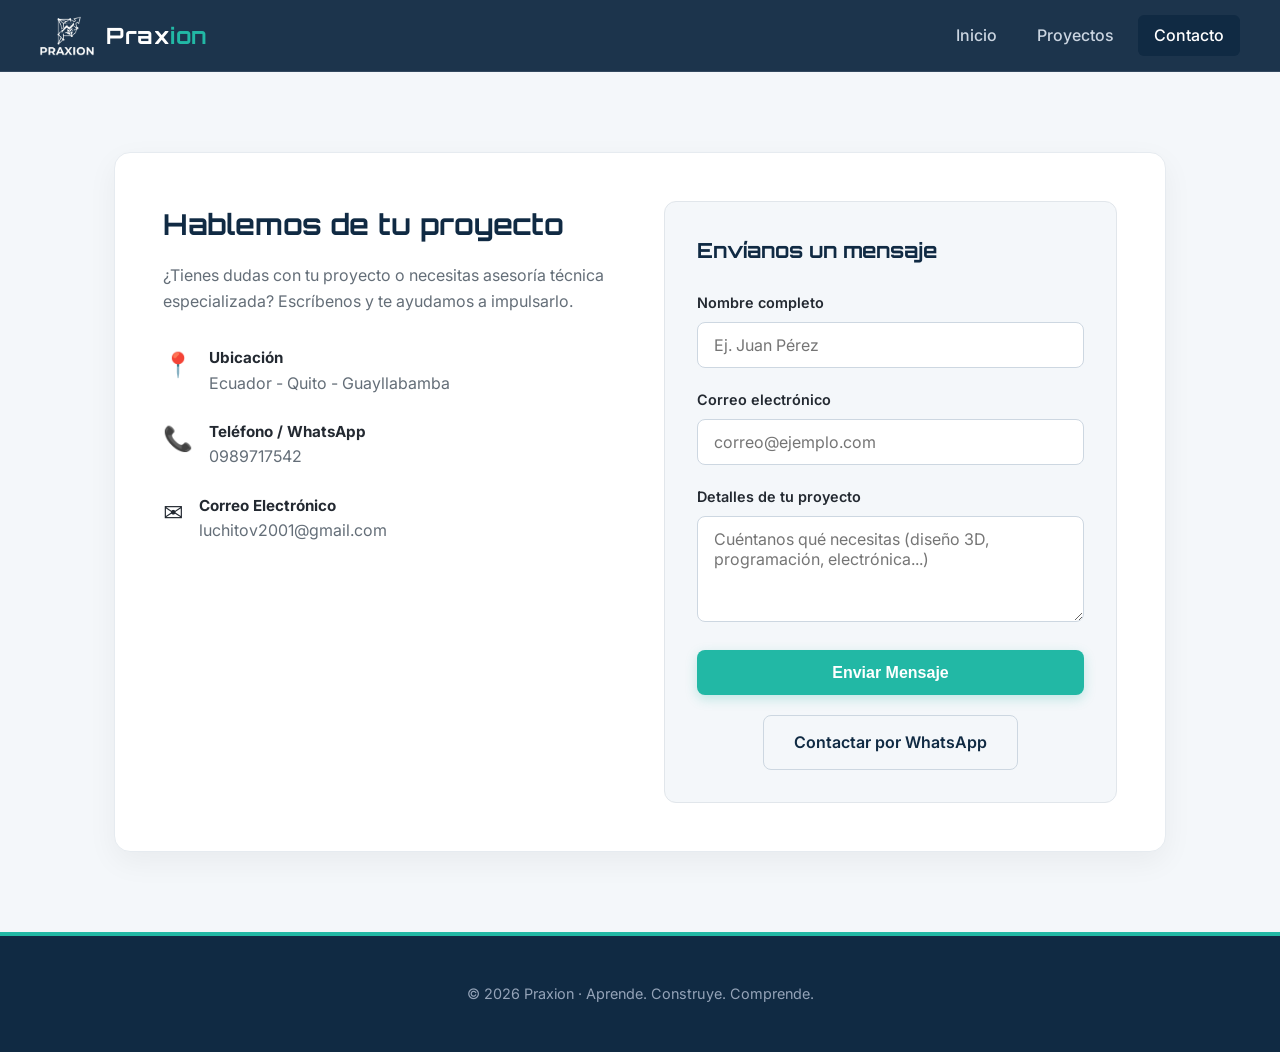
==== contact.html @ bed0b4cd "update" ====
<!DOCTYPE html>
<html lang="es">
<head>
    <meta charset="UTF-8">
    <meta name="viewport" content="width=device-width, initial-scale=1.0">
    <link rel="icon" type="image/png" href="multimedia/praxion_icon.ico">
    <title>RPraxion | Contacto y Asesorías</title>
    <meta name="description" content="Ponte en contacto con Praxion para asesoría en tesis, circuitos y proyectos de robótica en Quito, Ecuador.">

    <!-- Open Graph -->
    <meta property="og:type" content="website">
    <meta property="og:url" content="https://raynelvas.github.io/rayrob/contact.html">
    <meta property="og:title" content="Praxion | Contacto">
    <meta property="og:description" content="Cotiza tu proyecto o tesis de robótica con nosotros.">
    <meta property="og:image" content="multimedia/preview.png">

    <link rel="preconnect" href="https://fonts.googleapis.com">
    <link rel="preconnect" href="https://fonts.gstatic.com" crossorigin>
    <link href="https://fonts.googleapis.com/css2?family=Orbitron:wght@500;700&family=Inter:wght@300;400;500;600&display=swap" rel="stylesheet">
    <link rel="stylesheet" href="styles.css">
</head>
<body>

    <header class="site-header">
        <div class="brand">
            <img src="multimedia/praxion_logo_light.png" alt="Logo Praxion" class="brand-logo">
            <span class="brand-name">Prax<span class="highlight">ion</span></span>
        </div>

        <!-- Botón hamburguesa (solo visible en móvil) -->
        <button class="nav-toggle" aria-label="Abrir menú de navegación" aria-expanded="false" aria-controls="main-nav">
            <span class="hamburger"></span>
        </button>

        <nav class="main-nav" id="main-nav">
            <ul>
                <li><a href="index.html">Inicio</a></li>
                <li><a href="projects.html">Proyectos</a></li>
                <li><a href="contact.html" class="active">Contacto</a></li>
            </ul>
        </nav>
    </header>

    <main>
        <!-- Contact Section -->
        <section class="contact-section">
            <div class="contact-container">
                <div class="contact-info">
                    <h2>Hablemos de tu proyecto</h2>
                    <p>¿Tienes dudas con tu proyecto o necesitas asesoría técnica especializada? Escríbenos y te ayudamos a impulsarlo.</p>
                    
                    <div class="info-item">
                        <span class="info-icon">📍</span>
                        <div>
                            <strong>Ubicación</strong>
                            <p>Ecuador - Quito - Guayllabamba</p>
                        </div>
                    </div>

                    <div class="info-item">
                        <span class="info-icon">📞</span>
                        <div>
                            <strong>Teléfono / WhatsApp</strong>
                            <p>0989717542</p>
                        </div>
                    </div>

                    <div class="info-item">
                        <span class="info-icon">✉️</span>
                        <div>
                            <strong>Correo Electrónico</strong>
                            <p>luchitov2001@gmail.com</p>
                        </div>
                    </div>
                </div>

                <div class="contact-form-wrapper">
                    <form class="contact-form" action="#" method="POST">
                        <h3>Envíanos un mensaje</h3>
                        
                        <div class="form-group">
                            <label for="name">Nombre completo</label>
                            <input type="text" id="name" name="name" required placeholder="Ej. Juan Pérez">
                        </div>

                        <div class="form-group">
                            <label for="email">Correo electrónico</label>
                            <input type="email" id="email" name="email" required placeholder="correo@ejemplo.com">
                        </div>

                        <div class="form-group">
                            <label for="message">Detalles de tu proyecto</label>
                            <textarea id="message" name="message" rows="4" required placeholder="Cuéntanos qué necesitas (diseño 3D, programación, electrónica...)"></textarea>
                        </div>

                        <button type="submit" class="btn-primary btn-full">Enviar Mensaje</button>

                        <div class="project-action" style="margin-top: 1.25rem; text-align: center;">
                            <a href="https://wa.me/593989717542/?text=Mi nombre es: El proyecto es sobre: "
                            class="btn-secondary"
                            style="color: var(--primary-dark); border-color: rgb(205, 215, 225);">
                                Contactar por WhatsApp
                            </a>
                        </div>




                    </form>
                </div>
            </div>
        </section>
    </main>

    <footer class="site-footer">
        <p>© 2026 Praxion · Aprende. Construye. Comprende.</p>
    </footer>

    <!-- Script para menú móvil -->
    <script src="menu.js"></script>

</body>
</html>
---- styles.css ----
/* ============================================
   VARIABLES
   ============================================ */
:root {
    --primary: #168AAD;
    --primary-dark: #102A43;
    --primary-light: #D9EAF0;
    --accent: #22B8A5;
    --accent-hover: #1ca08f;
    --text: rgb(35, 41, 49);
    --text-muted: rgb(100, 110, 120);
    --bg: #F4F7FA;
    --card-bg: #ffffff;

    --header-height: 72px;
    --container-padding: 2.5rem;
    --container-max: 1150px;
}

/* ============================================
   RESET / BASE
   ============================================ */
*,
*::before,
*::after {
    box-sizing: border-box;
}

html {
    scroll-behavior: smooth;
    -webkit-text-size-adjust: 100%;
}

body {
    margin: 0;
    min-height: 100vh;
    display: flex;
    flex-direction: column;
    font-family: 'Inter', system-ui, -apple-system, sans-serif;
    background: var(--bg);
    color: var(--text);
    line-height: 1.6;
    overflow-x: hidden;
}

img,
video {
    max-width: 100%;
    display: block;
}

/* ============================================
   HEADER + NAV
   ============================================ */
.site-header {
    position: sticky;
    top: 0;
    z-index: 100;
    display: flex;
    justify-content: space-between;
    align-items: center;
    padding: 0.9rem var(--container-padding);
    background: rgba(16, 42, 67, 0.95);
    backdrop-filter: blur(8px);
    -webkit-backdrop-filter: blur(8px);
    color: #fff;
    border-bottom: 1px solid rgba(255, 255, 255, 0.1);
    min-height: var(--header-height);
}

.brand {
    display: flex;
    align-items: center;
    gap: 0.75rem;
    min-width: 0;
}

.brand-logo {
    height: 40px;
    width: auto;
    flex-shrink: 0;
}

.brand-name {
    font-family: 'Orbitron', sans-serif;
    font-size: 1.4rem;
    font-weight: 700;
    letter-spacing: 0.5px;
    white-space: nowrap;
}

.brand-name .highlight {
    color: var(--accent);
}

/* Navegación */
.main-nav ul {
    display: flex;
    gap: 0.5rem;
    list-style: none;
    margin: 0;
    padding: 0;
}

.main-nav a {
    display: block;
    padding: 0.5rem 1rem;
    color: #cbd5e1;
    text-decoration: none;
    font-weight: 500;
    border-radius: 6px;
    transition: all 0.2s ease;
    white-space: nowrap;
}

.main-nav a:hover,
.main-nav a.active {
    color: #fff;
    background: var(--primary-dark);
}

/* Botón hamburguesa (oculto en desktop) */
.nav-toggle {
    display: none;
    background: transparent;
    border: 1px solid rgba(255, 255, 255, 0.2);
    border-radius: 8px;
    padding: 0.6rem;
    cursor: pointer;
    width: 44px;
    height: 44px;
    align-items: center;
    justify-content: center;
    transition: background 0.2s ease, border-color 0.2s ease;
    flex-shrink: 0;
}

.nav-toggle:hover {
    background: rgba(255, 255, 255, 0.08);
    border-color: rgba(255, 255, 255, 0.4);
}

.nav-toggle:focus-visible {
    outline: 2px solid var(--accent);
    outline-offset: 2px;
}

.hamburger,
.hamburger::before,
.hamburger::after {
    display: block;
    width: 22px;
    height: 2px;
    background: #fff;
    border-radius: 2px;
    transition: transform 0.3s ease, opacity 0.3s ease;
}

.hamburger {
    position: relative;
}

.hamburger::before,
.hamburger::after {
    content: '';
    position: absolute;
    left: 0;
}

.hamburger::before { top: -7px; }
.hamburger::after  { top: 7px; }

/* Animación hamburguesa → X */
.nav-toggle.is-active .hamburger {
    background: transparent;
}
.nav-toggle.is-active .hamburger::before {
    top: 0;
    transform: rotate(45deg);
}
.nav-toggle.is-active .hamburger::after {
    top: 0;
    transform: rotate(-45deg);
}

/* ============================================
   HERO
   ============================================ */
.hero {
    text-align: center;
    padding: 6rem 1.5rem 5rem;
    background: linear-gradient(135deg, #0b1d2e 0%, var(--primary-dark) 100%);
    color: #fff;
}

.hero-content {
    max-width: 750px;
    margin: 0 auto;
}

.badge {
    display: inline-block;
    padding: 0.35rem 0.85rem;
    background: rgba(34, 184, 165, 0.15);
    color: var(--accent);
    border: 1px solid rgba(34, 184, 165, 0.3);
    border-radius: 50px;
    font-size: 0.85rem;
    font-weight: 600;
    margin-bottom: 1.25rem;
    text-transform: uppercase;
    letter-spacing: 0.5px;
}

.hero h1 {
    font-family: 'Orbitron', sans-serif;
    font-size: clamp(1.75rem, 4vw, 3.2rem);
    margin: 0 0 1.25rem;
    line-height: 1.2;
    word-wrap: break-word;
    overflow-wrap: break-word;
}

.hero p {
    font-size: clamp(1rem, 1.5vw, 1.15rem);
    color: #cbd5e1;
    max-width: 620px;
    margin: 0 auto 2.5rem;
}

.hero-actions {
    display: flex;
    gap: 1rem;
    justify-content: center;
    flex-wrap: wrap;
}

/* ============================================
   BOTONES
   ============================================ */
.btn-primary,
.btn-secondary {
    display: inline-block;
    padding: 0.85rem 1.85rem;
    text-decoration: none;
    border-radius: 8px;
    font-weight: 600;
    transition: all 0.2s ease;
    text-align: center;
    max-width: 100%;
}

.btn-primary {
    background: var(--accent);
    color: #fff;
    box-shadow: 0 4px 12px rgba(34, 184, 165, 0.25);
}

.btn-primary:hover {
    transform: translateY(-2px);
    background: var(--accent-hover);
}

.btn-secondary {
    background: transparent;
    color: #fff;
    border: 1px solid rgba(255, 255, 255, 0.3);
}

.btn-secondary:hover {
    background: rgba(255, 255, 255, 0.08);
    border-color: #fff;
}

/* ============================================
   SERVICIOS
   ============================================ */
.services {
    padding: 5rem 1.5rem;
    max-width: var(--container-max);
    margin: 0 auto;
    width: 100%;
}

.services h2 {
    text-align: center;
    font-family: 'Orbitron', sans-serif;
    font-size: clamp(1.5rem, 3vw, 2rem);
    margin: 0 auto 3rem;
    color: var(--primary-dark);
    max-width: 700px;
}

.services-grid {
    display: grid;
    grid-template-columns: repeat(auto-fit, minmax(280px, 1fr));
    gap: 2rem;
}

.service-card {
    padding: 2.25rem 2rem;
    background: var(--card-bg);
    border-top: 4px solid var(--accent);
    border-radius: 12px;
    box-shadow: 0 10px 25px rgba(0, 0, 0, 0.04);
    transition: transform 0.2s ease, box-shadow 0.2s ease;
}

.service-card:hover {
    transform: translateY(-4px);
    box-shadow: 0 14px 30px rgba(0, 0, 0, 0.08);
}

.card-icon {
    font-size: 2rem;
    margin-bottom: 1rem;
}

.service-card h3 {
    margin-top: 0;
    margin-bottom: 0.75rem;
    color: var(--primary-dark);
    font-size: 1.25rem;
}

.service-card p {
    color: var(--text-muted);
    margin: 0;
    font-size: 0.95rem;
}

/* ============================================
   ENFOQUE ESTUDIANTIL
   ============================================ */
.student-focus {
    background: #fff;
    padding: 4rem 1.5rem;
    border-top: 1px solid rgb(230, 235, 240);
    border-bottom: 1px solid rgb(230, 235, 240);
    text-align: center;
}

.focus-container {
    max-width: 750px;
    margin: 0 auto;
}

.student-focus h2 {
    font-family: 'Orbitron', sans-serif;
    font-size: clamp(1.35rem, 2.5vw, 1.75rem);
    color: var(--primary-dark);
    margin: 0 0 1rem;
    line-height: 1.3;
}

.student-focus p {
    color: var(--text-muted);
    font-size: 1.05rem;
    margin: 0;
}

/* ============================================
   FOOTER
   ============================================ */
.site-footer {
    margin-top: auto;
    padding: 2rem 1.5rem;
    text-align: center;
    background: var(--primary-dark);
    color: #94a3b8;
    font-size: 0.9rem;
    border-top: 4px solid var(--accent);
}

/* ============================================
   CONTACT PAGE
   ============================================ */
.contact-section {
    padding: 5rem 1.5rem;
    max-width: 1100px;
    margin: 0 auto;
    width: 100%;
}

.contact-container {
    display: grid;
    grid-template-columns: repeat(auto-fit, minmax(280px, 1fr));
    gap: 3rem;
    background: #fff;
    padding: 3rem;
    border-radius: 16px;
    box-shadow: 0 10px 30px rgba(0, 0, 0, 0.05);
    border: 1px solid rgb(230, 235, 240);
}

.contact-info h2 {
    font-family: 'Orbitron', sans-serif;
    color: var(--primary-dark);
    font-size: 1.8rem;
    margin-top: 0;
    margin-bottom: 1rem;
}

.contact-info > p {
    color: var(--text-muted);
    margin-bottom: 2rem;
}

.info-item {
    display: flex;
    gap: 1rem;
    margin-bottom: 1.5rem;
    align-items: flex-start;
}

.info-icon {
    font-size: 1.5rem;
    flex-shrink: 0;
}

.info-item strong {
    display: block;
    color: var(--text);
    font-size: 0.95rem;
}

.info-item p {
    margin: 0;
    color: var(--text-muted);
    font-size: 1rem;
    word-break: break-word;
}

/* Formulario */
.contact-form-wrapper {
    background: var(--bg);
    padding: 2rem;
    border-radius: 12px;
    border: 1px solid rgb(225, 230, 235);
}

.contact-form h3 {
    font-family: 'Orbitron', sans-serif;
    color: var(--primary-dark);
    margin-top: 0;
    margin-bottom: 1.5rem;
    font-size: 1.3rem;
}

.form-group {
    margin-bottom: 1.25rem;
}

.form-group label {
    display: block;
    font-size: 0.9rem;
    font-weight: 600;
    margin-bottom: 0.5rem;
    color: var(--text);
}

.form-group input,
.form-group textarea {
    width: 100%;
    padding: 0.75rem 1rem;
    border: 1px solid rgb(205, 215, 225);
    border-radius: 8px;
    font-family: 'Inter', system-ui, sans-serif;
    font-size: 1rem;
    background: #fff;
    color: var(--text);
    transition: border-color 0.2s, box-shadow 0.2s;
}

.form-group input:focus,
.form-group textarea:focus {
    outline: none;
    border-color: var(--accent);
    box-shadow: 0 0 0 3px rgba(34, 184, 165, 0.15);
}

.btn-full {
    width: 100%;
    text-align: center;
    border: none;
    cursor: pointer;
    font-size: 1rem;
}

/* ============================================
   PROJECTS PAGE
   ============================================ */
.projects-hero {
    text-align: center;
    padding: 4rem 1.5rem 2rem;
    background: linear-gradient(135deg, #0b1d2e 0%, var(--primary-dark) 100%);
    color: #fff;
}

.projects-hero h1 {
    font-family: 'Orbitron', sans-serif;
    font-size: clamp(1.6rem, 3.5vw, 2.8rem);
    margin: 0 0 1rem;
}

.projects-hero p {
    color: #cbd5e1;
    font-size: clamp(1rem, 1.5vw, 1.1rem);
    max-width: 650px;
    margin: 0 auto;
}

.projects-section {
    padding: 4rem 1.5rem;
    max-width: var(--container-max);
    margin: 0 auto;
    width: 100%;
}

.projects-container {
    display: flex;
    flex-direction: column;
    gap: 3rem;
}

.project-card {
    background: #fff;
    border-radius: 16px;
    overflow: hidden;
    box-shadow: 0 10px 30px rgba(0, 0, 0, 0.05);
    border: 1px solid rgb(230, 235, 240);
    display: grid;
    grid-template-columns: 1fr 1.2fr;
    transition: transform 0.2s ease, box-shadow 0.2s ease;
}

.project-card:hover {
    transform: translateY(-3px);
    box-shadow: 0 14px 35px rgba(0, 0, 0, 0.08);
}

.project-media {
    background: var(--primary-dark);
    display: flex;
    align-items: center;
    justify-content: center;
    overflow: hidden;
    min-height: 280px;
}

.project-media img,
.project-media video {
    width: 100%;
    height: 100%;
    object-fit: cover;
    transition: transform 0.3s ease;
}

.project-card:hover .project-media img {
    transform: scale(1.03);
}

.project-content {
    padding: 2.5rem;
    display: flex;
    flex-direction: column;
    justify-content: center;
}

.project-tag {
    display: inline-block;
    padding: 0.3rem 0.75rem;
    background: rgba(34, 184, 165, 0.12);
    color: var(--accent);
    border-radius: 50px;
    font-size: 0.8rem;
    font-weight: 600;
    text-transform: uppercase;
    letter-spacing: 0.5px;
    margin-bottom: 1rem;
    align-self: flex-start;
}

.project-content h2 {
    font-family: 'Orbitron', sans-serif;
    color: var(--primary-dark);
    font-size: clamp(1.2rem, 2vw, 1.4rem);
    margin-top: 0;
    margin-bottom: 1rem;
    line-height: 1.3;
}

.project-content p {
    color: var(--text-muted);
    font-size: 0.95rem;
    margin-bottom: 1.5rem;
}

.project-techs {
    display: flex;
    flex-wrap: wrap;
    gap: 0.5rem;
}

.project-techs span {
    background: var(--bg);
    color: var(--text);
    padding: 0.35rem 0.75rem;
    border-radius: 6px;
    font-size: 0.8rem;
    font-weight: 500;
    border: 1px solid rgb(220, 228, 236);
}

/* ============================================
   PROJECT DETAIL PAGE
   ============================================ */
.project-detail-section {
    padding: 3rem 1.5rem 5rem;
    max-width: var(--container-max);
    margin: 0 auto;
    width: 100%;
}

.back-navigation {
    margin-bottom: 2rem;
}

.btn-back {
    display: inline-flex;
    align-items: center;
    color: var(--primary-dark);
    text-decoration: none;
    font-weight: 600;
    font-size: 0.95rem;
    padding: 0.5rem 1rem;
    background: #fff;
    border: 1px solid rgb(215, 225, 235);
    border-radius: 8px;
    box-shadow: 0 2px 5px rgba(0, 0, 0, 0.02);
    transition: all 0.2s ease;
}

.btn-back:hover {
    background: var(--bg);
    border-color: var(--accent);
    transform: translateX(-3px);
}

.project-header-info {
    margin-bottom: 2.5rem;
}

.project-header-info h1 {
    font-family: 'Orbitron', sans-serif;
    color: var(--primary-dark);
    font-size: clamp(1.5rem, 3vw, 2.5rem);
    margin: 0.75rem 0 1rem;
    line-height: 1.2;
}

.project-lead {
    color: var(--text-muted);
    font-size: clamp(1rem, 1.5vw, 1.15rem);
    margin: 0;
}

.media-gallery {
    display: grid;
    grid-template-columns: repeat(auto-fit, minmax(300px, 1fr));
    gap: 2rem;
    margin-bottom: 3rem;
}

.media-card {
    background: #fff;
    border-radius: 12px;
    overflow: hidden;
    border: 1px solid rgb(230, 235, 240);
    box-shadow: 0 6px 20px rgba(0, 0, 0, 0.04);
}

.media-card img,
.media-card video {
    width: 100%;
    height: 400px;
    object-fit: cover;
    display: block;
    background: var(--primary-dark);
}

.media-caption {
    padding: 1rem;
    margin: 0;
    font-size: 0.9rem;
    color: var(--text-muted);
    text-align: center;
    border-top: 1px solid rgb(240, 243, 246);
    background: #fafbfc;
}

.project-specs {
    background: #fff;
    padding: 2.5rem;
    border-radius: 12px;
    border: 1px solid rgb(230, 235, 240);
    box-shadow: 0 6px 20px rgba(0, 0, 0, 0.04);
}

.project-specs h3 {
    font-family: 'Orbitron', sans-serif;
    color: var(--primary-dark);
    margin-top: 0;
    margin-bottom: 1.25rem;
    font-size: 1.3rem;
}

.project-specs ul {
    margin: 0;
    padding-left: 1.25rem;
    color: var(--text-muted);
}

.project-specs li {
    margin-bottom: 0.75rem;
    line-height: 1.6;
}

.project-specs strong {
    color: var(--text);
}

/* ============================================
   RESPONSIVE — TABLET (≤ 992px)
   ============================================ */
@media (max-width: 992px) {
    :root {
        --container-padding: 1.75rem;
    }

    .services,
    .contact-section,
    .projects-section,
    .project-detail-section {
        padding-left: 1.75rem;
        padding-right: 1.75rem;
    }

    .hero {
        padding: 5rem 1.5rem 4rem;
    }

    .contact-container {
        padding: 2.25rem;
        gap: 2rem;
    }

    .project-content {
        padding: 2rem;
    }
}

/* ============================================
   RESPONSIVE — MÓVIL (≤ 768px)
   ============================================ */
@media (max-width: 768px) {
    :root {
        --container-padding: 1.25rem;
        --header-height: 64px;
    }

    /* HEADER: menú hamburguesa */
    .site-header {
        padding: 0.75rem var(--container-padding);
        flex-wrap: wrap;
    }

    .brand-logo {
        height: 34px;
    }

    .brand-name {
        font-size: 1.2rem;
    }

    .nav-toggle {
        display: flex;
    }

    /* Panel de navegación desplegable */
    .main-nav {
        position: absolute;
        top: 100%;
        left: 0;
        right: 0;
        background: rgba(16, 42, 67, 0.98);
        backdrop-filter: blur(10px);
        -webkit-backdrop-filter: blur(10px);
        border-top: 1px solid rgba(255, 255, 255, 0.08);
        border-bottom: 1px solid rgba(255, 255, 255, 0.08);
        max-height: 0;
        overflow: hidden;
        transition: max-height 0.35s ease;
    }

    .main-nav.is-open {
        max-height: 320px;
    }

    .main-nav ul {
        flex-direction: column;
        gap: 0;
        padding: 0.75rem var(--container-padding) 1.25rem;
    }

    .main-nav a {
        padding: 0.9rem 1rem;
        font-size: 1rem;
        border-radius: 8px;
        color: #e2e8f0;
    }

    .main-nav a:hover,
    .main-nav a.active {
        background: rgba(34, 184, 165, 0.15);
        color: #fff;
    }

    /* HERO */
    .hero {
        padding: 3.5rem 1.25rem 3rem;
    }

    .hero h1 {
        font-size: clamp(1.5rem, 6vw, 2.2rem);
        margin-bottom: 1rem;
    }

    .hero p {
        font-size: 1rem;
        margin-bottom: 2rem;
    }

    .badge {
        font-size: 0.75rem;
        padding: 0.3rem 0.75rem;
    }

    .hero-actions {
        flex-direction: column;
        gap: 0.75rem;
    }

    .hero-actions .btn-primary,
    .hero-actions .btn-secondary {
        width: 100%;
        padding: 0.9rem 1.5rem;
    }

    /* SERVICIOS */
    .services {
        padding: 3.5rem 1.25rem;
    }

    .services h2 {
        margin-bottom: 2rem;
    }

    .services-grid {
        grid-template-columns: 1fr;
        gap: 1.25rem;
    }

    .service-card {
        padding: 1.75rem 1.5rem;
    }

    /* STUDENT FOCUS */
    .student-focus {
        padding: 3rem 1.25rem;
    }

    .student-focus p {
        font-size: 1rem;
    }

    /* CONTACT */
    .contact-section {
        padding: 3rem 1.25rem;
    }

    .contact-container {
        grid-template-columns: 1fr;
        padding: 1.75rem;
        gap: 2rem;
    }

    .contact-form-wrapper {
        padding: 1.5rem;
    }

    /* PROJECTS */
    .projects-hero {
        padding: 3rem 1.25rem 1.5rem;
    }

    .projects-section {
        padding: 3rem 1.25rem;
    }

    .project-card {
        grid-template-columns: 1fr;
    }

    .project-media {
        min-height: 220px;
    }

    .project-content {
        padding: 1.5rem;
    }

    /* PROJECT DETAIL */
    .project-detail-section {
        padding: 2rem 1.25rem 3.5rem;
    }

    .media-gallery {
        grid-template-columns: 1fr;
        gap: 1.25rem;
    }

    .media-card img,
    .media-card video {
        height: 260px;
    }

    .project-specs {
        padding: 1.75rem;
    }
}

/* ============================================
   RESPONSIVE — MÓVIL PEQUEÑO (≤ 480px)
   ============================================ */
@media (max-width: 480px) {
    .brand-name {
        font-size: 1.05rem;
    }

    .brand-logo {
        height: 30px;
    }

    .hero {
        padding: 3rem 1rem 2.5rem;
    }

    .services,
    .student-focus,
    .contact-section,
    .projects-section,
    .project-detail-section {
        padding-left: 1rem;
        padding-right: 1rem;
    }

    .contact-container {
        padding: 1.25rem;
    }

    .contact-form-wrapper {
        padding: 1.25rem;
    }

    .project-content {
        padding: 1.25rem;
    }

    .project-specs {
        padding: 1.25rem;
    }

    .card-icon {
        font-size: 1.75rem;
    }

    .service-card {
        padding: 1.5rem 1.25rem;
    }

    .media-card img,
    .media-card video {
        height: 220px;
    }

    .site-footer {
        font-size: 0.85rem;
        padding: 1.75rem 1rem;
    }
}

/* ============================================
   ACCESIBILIDAD — Reduced motion
   ============================================ */
@media (prefers-reduced-motion: reduce) {
    *,
    *::before,
    *::after {
        animation-duration: 0.01ms !important;
        animation-iteration-count: 1 !important;
        transition-duration: 0.01ms !important;
        scroll-behavior: auto !important;
    }
}
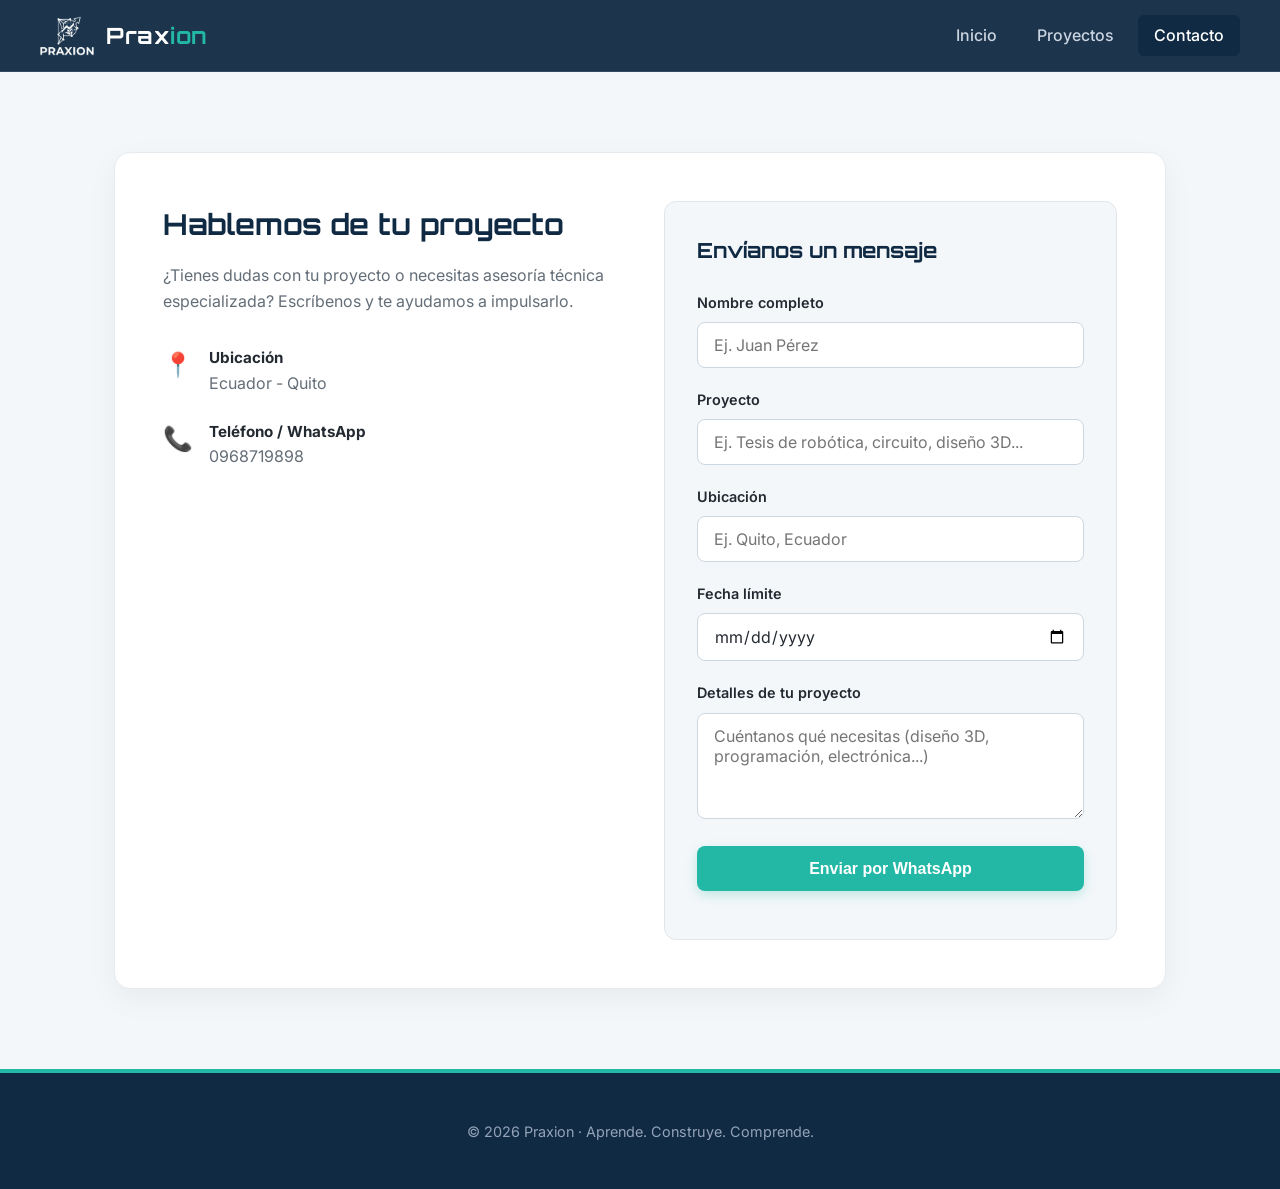
==== commit c50dbf05: "update contact" ====
--- a/contact.html
+++ b/contact.html
@@ -53,7 +53,7 @@
                         <span class="info-icon">📍</span>
                         <div>
                             <strong>Ubicación</strong>
-                            <p>Ecuador - Quito - Guayllabamba</p>
+                            <p>Ecuador - Quito</p>
                         </div>
                     </div>
 
@@ -61,31 +61,34 @@
                         <span class="info-icon">📞</span>
                         <div>
                             <strong>Teléfono / WhatsApp</strong>
-                            <p>0989717542</p>
+                            <p>0968719898</p>
                         </div>
                     </div>
 
-                    <div class="info-item">
-                        <span class="info-icon">✉️</span>
-                        <div>
-                            <strong>Correo Electrónico</strong>
-                            <p>luchitov2001@gmail.com</p>
-                        </div>
-                    </div>
                 </div>
 
                 <div class="contact-form-wrapper">
-                    <form class="contact-form" action="#" method="POST">
+                    <form class="contact-form" id="contactForm" novalidate>
                         <h3>Envíanos un mensaje</h3>
-                        
+
                         <div class="form-group">
                             <label for="name">Nombre completo</label>
                             <input type="text" id="name" name="name" required placeholder="Ej. Juan Pérez">
                         </div>
 
                         <div class="form-group">
-                            <label for="email">Correo electrónico</label>
-                            <input type="email" id="email" name="email" required placeholder="correo@ejemplo.com">
+                            <label for="project">Proyecto</label>
+                            <input type="text" id="project" name="project" required placeholder="Ej. Tesis de robótica, circuito, diseño 3D...">
+                        </div>
+
+                        <div class="form-group">
+                            <label for="location">Ubicación</label>
+                            <input type="text" id="location" name="location" required placeholder="Ej. Quito, Ecuador">
+                        </div>
+
+                        <div class="form-group">
+                            <label for="deadline">Fecha límite</label>
+                            <input type="date" id="deadline" name="deadline" required>
                         </div>
 
                         <div class="form-group">
@@ -93,19 +96,12 @@
                             <textarea id="message" name="message" rows="4" required placeholder="Cuéntanos qué necesitas (diseño 3D, programación, electrónica...)"></textarea>
                         </div>
 
-                        <button type="submit" class="btn-primary btn-full">Enviar Mensaje</button>
+                        <!-- Un único botón -->
+                        <button type="submit" class="btn-primary btn-full">
+                            Enviar por WhatsApp
+                        </button>
 
-                        <div class="project-action" style="margin-top: 1.25rem; text-align: center;">
-                            <a href="https://wa.me/593989717542/?text=Mi nombre es: El proyecto es sobre: "
-                            class="btn-secondary"
-                            style="color: var(--primary-dark); border-color: rgb(205, 215, 225);">
-                                Contactar por WhatsApp
-                            </a>
-                        </div>
-
-
-
-
+                        <p id="formStatus" class="form-status" aria-live="polite"></p>
                     </form>
                 </div>
             </div>
@@ -118,6 +114,7 @@
 
     <!-- Script para menú móvil -->
     <script src="menu.js"></script>
+    <script src="contact.js"></script>
 
 </body>
 </html>
